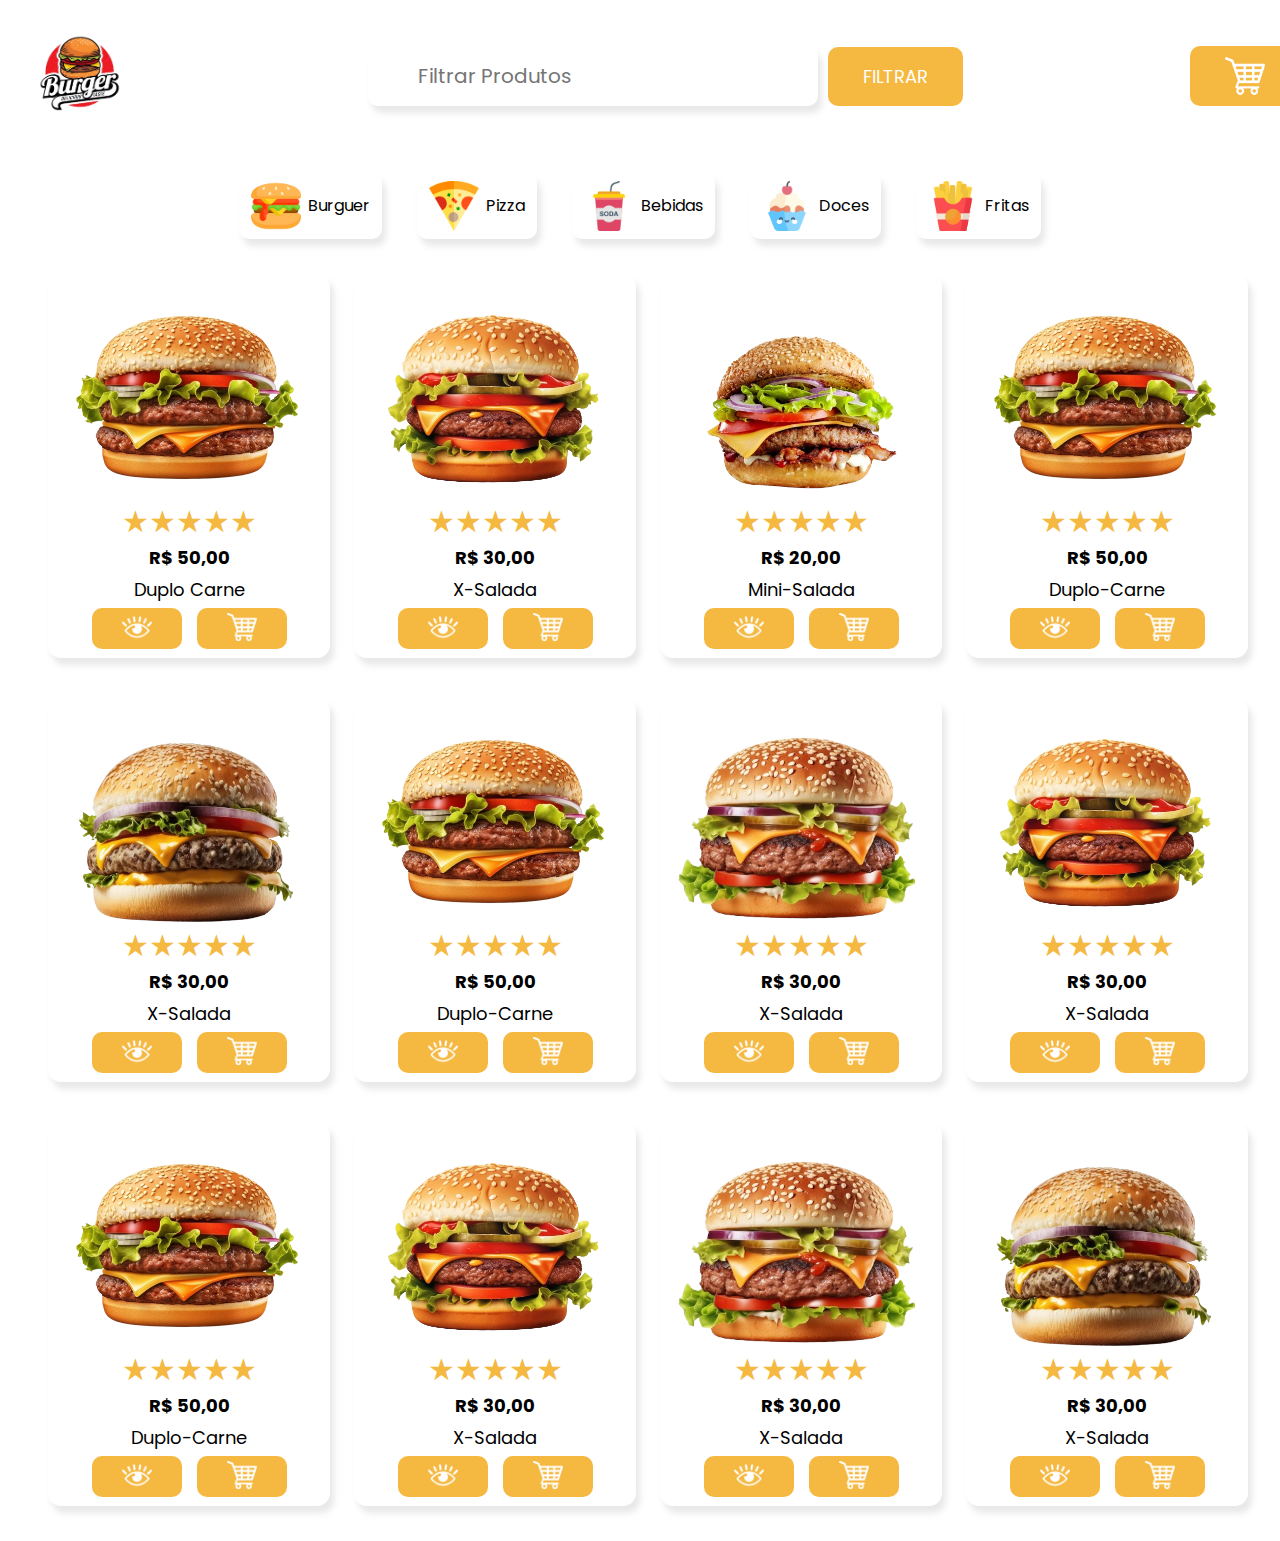
==== index.html @ 390f7c0b "arquivos adicionados" ====
<!DOCTYPE html>
<html lang="pt - BR">
  <head>
    <meta charset="UTF-8" />
    <meta name="viewport" content="width=device-width, initial-scale=1.0" />
    <link rel="stylesheet" href="./style/style.css" />
    <title>Cardapio online</title>
  </head>
  <body>

    <header class="header">
      <img src="logos/logo.png" alt="logo" class="img-logo" />
      <div class="conteiner-filtrar">
        <input type="text" placeholder="Filtrar Produtos" />
        <button class="btn-filtrar">Filtrar</button>
      </div>
      <button class="btn-carrinho">
        <img src="logos/carrinho-de-compras-de-design-xadrez.png" alt="carrinho" />
      </button>

      <section id="carrinho">
        <button class="btn-fechar"><img src="logos/fechar (1).png" alt=""></button>
        <span class="titulo-carrinho">Carrinho de Compras</span>
        <div id="sacola"></div>
        <div class="taxa-entrega">
          <div class="conteiner-limite">
            <span>Limite Total:</span>
            <span>$0,00</span>
          </div>
          <div class="conteiner-taxa">
              <span>Taxa de Entrega:</span>
              <span>$2,00</span>
          </div>
          <div class="conteiner-total">
              <span>Total:</span>
              <div class="conteiner-final">
                <div>R$</div>
                <div class="totall"></div>
                <div>,00</div>
              </div>
          </div>

          <button class="btn-comprar">Finalizar Compra</button>
        </div>
      </section>
    </header>

    <nav class="menu">
      <a href="index.html"
        ><img class="img1" src="logos/btnBurguer.png" alt="burguer" />Burguer</a
      >
      <a href="pizza.html"
        ><img class="img1" src="logos/pizza.png" alt="pizza" />Pizza</a
      >
      <a href="bebidas.html"
        ><img
          class="img1"
          src="logos/refrigerante.png"
          alt="bebida"
        />Bebidas</a
      >
      <a href="doces.html"
        ><img class="img1" src="logos/bolo.png" alt="bolo" />Doces</a
      >
      <a href="fritas.html"
        ><img
          class="img1"
          src="logos/batatas-fritas.png"
          alt="batata"
        />Fritas</a
      >
    </nav>

    <main class="cardapio">
      <div id="load"></div>
      <div class="cardapio-2">
        <div class="hamburguer">
          <div class="cont-burgue">
            <img class="img-burguer" src="img.hamburgue/burgue1.png" alt="burgue1" />
          </div>

          <div class="rating">
            <input value="5" name="rate" id="star5" type="radio" />
            <label title="text" for="star5"></label>
            <input value="4" name="rate" id="star4" type="radio" />
            <label title="text" for="star4"></label>
            <input value="3" name="rate" id="star3" type="radio" checked="" />
            <label title="text" for="star3"></label>
            <input value="2" name="rate" id="star2" type="radio" />
            <label title="text" for="star2"></label>
            <input value="1" name="rate" id="star1" type="radio" />
            <label title="text" for="star1"></label>
          </div>
          <p class="valor">R$ 50,00</p>
          <p>Duplo Carne</p>
          <div class="conteiner-btns">
            <button>
              <img
                class="img-geral"
                src="logos/olho-com-cilio.png"
                alt="olho"
              />
            </button>
            <button onclick="addCartDuplo('Duplo-Carne')">
              <img
                class="img-geral"
                src="logos/carrinho-de-compras-de-design-xadrez.png"
                alt=""
              />
            </button>
          </div>
        </div>

        <div class="hamburguer">
          <div class="cont-burgue">
            <img class="img-burguer" src="img.hamburgue/burgue2.png" alt="burgue2" />
          </div>
          <div class="rating">
            <input value="5" name="rate" id="star5" type="radio" />
            <label title="text" for="star5"></label>
            <input value="4" name="rate" id="star4" type="radio" />
            <label title="text" for="star4"></label>
            <input value="3" name="rate" id="star3" type="radio" checked="" />
            <label title="text" for="star3"></label>
            <input value="2" name="rate" id="star2" type="radio" />
            <label title="text" for="star2"></label>
            <input value="1" name="rate" id="star1" type="radio" />
            <label title="text" for="star1"></label>
          </div>
          <p class="valor">R$ 30,00</p>
          <p>X-Salada</p>
          <div class="conteiner-btns">
            <button>
              <img
                class="img-geral"
                src="logos/olho-com-cilio.png"
                alt="olho"
              />
            </button>
            <button onclick="addCart('X-Salada')">
              <img
                class="img-geral"
                src="logos/carrinho-de-compras-de-design-xadrez.png"
                alt=""
              />
            </button>
          </div>
        </div>

        <div class="hamburguer">
          <div class="cont-burgue">
            <img class="img-burguer" src="img.hamburgue/burgue3.png" alt="" />
          </div>
          <div class="rating">
            <input value="5" name="rate" id="star5" type="radio" />
            <label title="text" for="star5"></label>
            <input value="4" name="rate" id="star4" type="radio" />
            <label title="text" for="star4"></label>
            <input value="3" name="rate" id="star3" type="radio" checked="" />
            <label title="text" for="star3"></label>
            <input value="2" name="rate" id="star2" type="radio" />
            <label title="text" for="star2"></label>
            <input value="1" name="rate" id="star1" type="radio" />
            <label title="text" for="star1"></label>
          </div>
          <p class="valor">R$ 20,00</p>
          <p>Mini-Salada</p>
          <div class="conteiner-btns">
            <button>
              <img
                class="img-geral"
                src="logos/olho-com-cilio.png"
                alt="olho"
              />
            </button>
            <button onclick="addCartSalada('Mini-Salada')">
              <img
                class="img-geral"
                src="logos/carrinho-de-compras-de-design-xadrez.png"
                alt="carrinho"
              />
            </button>
          </div>
        </div>

        <div class="hamburguer">
          <div class="cont-burgue">
            <img class="img-burguer" src="img.hamburgue/burgue1.png" alt="burgue1" />
          </div>
          <div class="rating">
            <input value="5" name="rate" id="star5" type="radio" />
            <label title="text" for="star5"></label>
            <input value="4" name="rate" id="star4" type="radio" />
            <label title="text" for="star4"></label>
            <input value="3" name="rate" id="star3" type="radio" checked="" />
            <label title="text" for="star3"></label>
            <input value="2" name="rate" id="star2" type="radio" />
            <label title="text" for="star2"></label>
            <input value="1" name="rate" id="star1" type="radio" />
            <label title="text" for="star1"></label>
          </div>
          <p class="valor">R$ 50,00</p>
          <p>Duplo-Carne</p>
          <div class="conteiner-btns">
            <button>
              <img
                class="img-geral"
                src="logos/olho-com-cilio.png"
                alt="olho"
              />
            </button>
            <button onclick="addCartDuplo('Duplo-Carne')">
              <img
                class="img-geral"
                src="logos/carrinho-de-compras-de-design-xadrez.png"
                alt="carrinho"
              />
            </button>
          </div>
        </div>

        <div class="hamburguer">
          <div class="cont-burgue">
            <img class="img-burguer" src="img.hamburgue/burgue12.png" alt="burgue12" />
          </div>
          <div class="rating">
            <input value="5" name="rate" id="star5" type="radio" />
            <label title="text" for="star5"></label>
            <input value="4" name="rate" id="star4" type="radio" />
            <label title="text" for="star4"></label>
            <input value="3" name="rate" id="star3" type="radio" checked="" />
            <label title="text" for="star3"></label>
            <input value="2" name="rate" id="star2" type="radio" />
            <label title="text" for="star2"></label>
            <input value="1" name="rate" id="star1" type="radio" />
            <label title="text" for="star1"></label>
          </div>
          <p class="valor">R$ 30,00</p>
          <p>X-Salada</p>
          <div class="conteiner-btns">
            <button>
              <img
                class="img-geral"
                src="logos/olho-com-cilio.png"
                alt="olho"
              />
            </button>
            <button onclick="addCart('X-Salada')">
              <img
                class="img-geral"
                src="logos/carrinho-de-compras-de-design-xadrez.png"
                alt="carrinho"
              />
            </button>
          </div>
        </div>

        <div class="hamburguer">
          <div class="cont-burgue">
            <img class="img-burguer" src="img.hamburgue/burgue1.png" alt="burgue1" />
          </div>
          <div class="rating">
            <input value="5" name="rate" id="star5" type="radio" />
            <label title="text" for="star5"></label>
            <input value="4" name="rate" id="star4" type="radio" />
            <label title="text" for="star4"></label>
            <input value="3" name="rate" id="star3" type="radio" checked="" />
            <label title="text" for="star3"></label>
            <input value="2" name="rate" id="star2" type="radio" />
            <label title="text" for="star2"></label>
            <input value="1" name="rate" id="star1" type="radio" />
            <label title="text" for="star1"></label>
          </div>
          <p class="valor">R$ 50,00</p>
          <p>Duplo-Carne</p>
          <div class="conteiner-btns">
            <button>
              <img
                class="img-geral"
                src="logos/olho-com-cilio.png"
                alt="olho"
              />
            </button>
            <button onclick="addCartDuplo('Duplo-Carne')">
              <img
                class="img-geral"
                src="logos/carrinho-de-compras-de-design-xadrez.png"
                alt="carrinho"
              />
            </button>
          </div>
        </div>

        <div class="hamburguer">
          <div class="cont-burgue">
            <img class="img-burguer" src="img.hamburgue/burgue11.png" alt="burgue11" />
          </div>
          <div class="rating">
            <input value="5" name="rate" id="star5" type="radio" />
            <label title="text" for="star5"></label>
            <input value="4" name="rate" id="star4" type="radio" />
            <label title="text" for="star4"></label>
            <input value="3" name="rate" id="star3" type="radio" checked="" />
            <label title="text" for="star3"></label>
            <input value="2" name="rate" id="star2" type="radio" />
            <label title="text" for="star2"></label>
            <input value="1" name="rate" id="star1" type="radio" />
            <label title="text" for="star1"></label>
          </div>
          <p class="valor">R$ 30,00</p>
          <p>X-Salada</p>
          <div class="conteiner-btns">
            <button>
              <img
                class="img-geral"
                src="logos/olho-com-cilio.png"
                alt="olho"
              />
            </button>
            <button onclick="addCart('X-Salada')">
              <img
                class="img-geral"
                src="logos/carrinho-de-compras-de-design-xadrez.png"
                alt="carrinho"
              />
            </button>
          </div>
        </div>

        <div class="hamburguer">
          <div class="cont-burgue">
            <img class="img-burguer" src="img.hamburgue/burgue2.png" alt="burgue2" />
          </div>
          <div class="rating">
            <input value="5" name="rate" id="star5" type="radio" />
            <label title="text" for="star5"></label>
            <input value="4" name="rate" id="star4" type="radio" />
            <label title="text" for="star4"></label>
            <input value="3" name="rate" id="star3" type="radio" checked="" />
            <label title="text" for="star3"></label>
            <input value="2" name="rate" id="star2" type="radio" />
            <label title="text" for="star2"></label>
            <input value="1" name="rate" id="star1" type="radio" />
            <label title="text" for="star1"></label>
          </div>
          <p class="valor">R$ 30,00</p>
          <p>X-Salada</p>
          <div class="conteiner-btns">
            <button>
              <img
                class="img-geral"
                src="logos/olho-com-cilio.png"
                alt="olho"
              />
            </button>
            <button onclick="addCart('X-Salada')">
              <img
                class="img-geral"
                src="logos/carrinho-de-compras-de-design-xadrez.png"
                alt="carrinho"
              />
            </button>
          </div>
        </div>

        <div class="hamburguer">
          <div class="cont-burgue">
            <img class="img-burguer" src="img.hamburgue/burgue1.png" alt="burgue1" />
          </div>
          <div class="rating">
            <input value="5" name="rate" id="star5" type="radio" />
            <label title="text" for="star5"></label>
            <input value="4" name="rate" id="star4" type="radio" />
            <label title="text" for="star4"></label>
            <input value="3" name="rate" id="star3" type="radio" checked="" />
            <label title="text" for="star3"></label>
            <input value="2" name="rate" id="star2" type="radio" />
            <label title="text" for="star2"></label>
            <input value="1" name="rate" id="star1" type="radio" />
            <label title="text" for="star1"></label>
          </div>
          <p class="valor">R$ 50,00</p>
          <p>Duplo-Carne</p>
          <div class="conteiner-btns">
            <button>
              <img
                class="img-geral"
                src="logos/olho-com-cilio.png"
                alt="olho"
              />
            </button>
            <button onclick="addCartDuplo('Duplo-Carne')">
              <img
                class="img-geral"
                src="logos/carrinho-de-compras-de-design-xadrez.png"
                alt="carrinho"
              />
            </button>
          </div>
        </div>

        <div class="hamburguer">
          <div class="cont-burgue">
            <img class="img-burguer" src="img.hamburgue/burgue2.png" alt="" />
          </div>
          <div class="rating">
            <input value="5" name="rate" id="star5" type="radio" />
            <label title="text" for="star5"></label>
            <input value="4" name="rate" id="star4" type="radio" />
            <label title="text" for="star4"></label>
            <input value="3" name="rate" id="star3" type="radio" checked="" />
            <label title="text" for="star3"></label>
            <input value="2" name="rate" id="star2" type="radio" />
            <label title="text" for="star2"></label>
            <input value="1" name="rate" id="star1" type="radio" />
            <label title="text" for="star1"></label>
          </div>
          <p class="valor">R$ 30,00</p>
          <p>X-Salada</p>
          <div class="conteiner-btns">
            <button>
              <img
                class="img-geral"
                src="logos/olho-com-cilio.png"
                alt="olho"
              />
            </button>
            <button onclick="addCart('X-Salada')">
              <img
                class="img-geral"
                src="logos/carrinho-de-compras-de-design-xadrez.png"
                alt=""
              />
            </button>
          </div>
        </div>

        <div class="hamburguer">
          <div class="cont-burgue">
            <img class="img-burguer" src="img.hamburgue/burgue11.png" alt="" />
          </div>
          <div class="rating">
            <input value="5" name="rate" id="star5" type="radio" />
            <label title="text" for="star5"></label>
            <input value="4" name="rate" id="star4" type="radio" />
            <label title="text" for="star4"></label>
            <input value="3" name="rate" id="star3" type="radio" checked="" />
            <label title="text" for="star3"></label>
            <input value="2" name="rate" id="star2" type="radio" />
            <label title="text" for="star2"></label>
            <input value="1" name="rate" id="star1" type="radio" />
            <label title="text" for="star1"></label>
          </div>
          <p class="valor">R$ 30,00</p>
          <p>X-Salada</p>
          <div class="conteiner-btns">
            <button>
              <img
                class="img-geral"
                src="logos/olho-com-cilio.png"
                alt="olho"
              />
            </button>
            <button onclick="addCart('X-Salada')">
              <img
                class="img-geral"
                src="logos/carrinho-de-compras-de-design-xadrez.png"
                alt=""
              />
            </button>
          </div>
        </div>

        <div class="hamburguer">
          <div class="cont-burgue">
            <img class="img-burguer" src="img.hamburgue/burgue12.png" alt="" />
          </div>
          <div class="rating">
            <input value="5" name="rate" id="star5" type="radio" />
            <label title="text" for="star5"></label>
            <input value="4" name="rate" id="star4" type="radio" />
            <label title="text" for="star4"></label>
            <input value="3" name="rate" id="star3" type="radio" checked="" />
            <label title="text" for="star3"></label>
            <input value="2" name="rate" id="star2" type="radio" />
            <label title="text" for="star2"></label>
            <input value="1" name="rate" id="star1" type="radio" />
            <label title="text" for="star1"></label>
          </div>
          <p class="valor">R$ 30,00</p>
          <p>X-Salada</p>
          <div class="conteiner-btns">
            <button>
              <img
                class="img-geral"
                src="logos/olho-com-cilio.png"
                alt="olho"
              />
            </button>
            <button onclick="addCart('X-Salada')">
              <img
                class="img-geral"
                src="logos/carrinho-de-compras-de-design-xadrez.png"
                alt=""
              />
            </button>
          </div>
        </div>
      </div>
    </main>

    <section class="produtos-carrinho">
      <div id="DuploCarne">
        <div class="cart-food">
            <img class="imgBurgue-carrinho" src="img.hamburgue/burgue1.png" alt="">
            <div class="paragrafos-carrinho">
                <p class="nome">Duplo Carne</p>
                <p class="gramas">500g</p>
            </div>
        </div>
        <div class="conteiner-sacola">
          <div class="preco-minin">
            <span>R$</span>
            <span id="preco">50</span>
            <span>,00</span>
          </div>
            <div class="controlador">
                <button class="btn-menos"><img src="logos/operacoes-de-calculo-menos-sinal.png" alt=""></button>
                <input type="number" name="" id="number" value="0">
                <button class="btn-mais"><img src="logos/botao-de-simbolo-de-mais.png" alt=""></button>
            </div>
        </div>
</div>


<div id="X-salada">
  <div class="cart-food">
      <img class="imgBurgue-carrinho" src="img.hamburgue/burgue2.png" alt="">
      <div class="paragrafos-carrinho">
          <p class="nome">X-Salada</p>
          <p class="gramas">500g</p>
      </div>
  </div>
  <div class="conteiner-sacola">
      <div class="preco-minin">
        <span>R$</span>
        <span id="preco">30</span>
        <span>,00</span>
      </div>
      <div class="controlador">
          <button onclick="clickMenos()" class="btn-menos"><img src="logos/operacoes-de-calculo-menos-sinal.png" alt=""></button>
          <input type="number" name="" id="number" value="0">
          <button onclick="clickMais()" class="btn-mais"><img src="logos/botao-de-simbolo-de-mais.png" alt=""></button>
      </div>
  </div>
</div>


<div id="Mini-salada">
  <div class="cart-food">
      <img class="imgBurgue-carrinho" src="img.hamburgue/burgue2.png" alt="">
      <div class="paragrafos-carrinho">
          <p class="nome">Mini-Salada</p>
          <p class="gramas">500g</p>
      </div>
  </div>
  <div class="conteiner-sacola">
      <span id="preco">20,00R$</span>
      <div class="controlador">

          <button class="btn-menos"><img src="logos/operacoes-de-calculo-menos-sinal.png" alt=""></button>

          <input type="number" name="" id="number" value="0">

          <button class="btn-mais"><img src="logos/botao-de-simbolo-de-mais.png" alt=""></button>
      </div>
  </div>
</div>


<div id="pizza-bacon">
  <div class="cart-food">
      <img class="imgBurgue-carrinho" src="img.pizza/pizza1.png" alt="">
      <div class="paragrafos-carrinho">
          <p class="nome">Pizza Bacon</p>
          <p class="gramas">500g</p>
      </div>
  </div>
  <div class="conteiner-sacola">
      <span id="preco">50,00R$</span>
      <div class="controlador">
          <button class="btn-menos"><img src="logos/operacoes-de-calculo-menos-sinal.png" alt=""></button>
          <input type="number" name="" id="number" value="0">
          <button class="btn-mais"><img src="logos/botao-de-simbolo-de-mais.png" alt=""></button>
      </div>
  </div>
</div>


<div id="cerveja">
  <div class="cart-food">
      <img class="imgBurgue-carrinho" src="bebidas/bebida1.png" alt="">
      <div class="paragrafos-carrinho">
          <p class="nome">Cerveja</p>
          <p class="gramas">500ml</p>
      </div>
  </div>
  <div class="conteiner-sacola">
      <span id="preco">50,00R$</span>
      <div class="controlador">
          <button class="btn-menos"><img src="logos/operacoes-de-calculo-menos-sinal.png" alt=""></button>
          <input type="number" name="" id="number" value="0">
          <button class="btn-mais"><img src="logos/botao-de-simbolo-de-mais.png" alt=""></button>
      </div>
  </div>
</div>


<div id="drink">
  <div class="cart-food">
      <img class="imgBurgue-carrinho" src="bebidas/bebida5.png" alt="">
      <div class="paragrafos-carrinho">
          <p class="nome">Drink</p>
          <p class="gramas">500ml</p>
      </div>
  </div>
  <div class="conteiner-sacola">
      <span id="preco">50,00R$</span>
      <div class="controlador">
          <button class="btn-menos" id="btnc"><img src="logos/operacoes-de-calculo-menos-sinal.png" alt=""></button>
          <input type="number" name="" id="number" value="0">
          <button class="btn-mais"><img src="logos/botao-de-simbolo-de-mais.png" alt=""></button>
      </div>
  </div>
</div>



<div id="Refrigerante">
  <div class="cart-food">
      <img class="imgBurgue-carrinho" src="bebidas/bebida8.png" alt="">
      <div class="paragrafos-carrinho">
          <p class="nome">Refrigerante</p>
          <p class="gramas">500ml</p>
      </div>
  </div>
  <div class="conteiner-sacola">
      <span id="preco">50,00R$</span>
      <div class="controlador">
          <button class="btn-menos"><img src="logos/operacoes-de-calculo-menos-sinal.png" alt=""></button>
          <input type="number" name="" id="number" value="0">
          <button class="btn-mais"><img src="logos/botao-de-simbolo-de-mais.png" alt=""></button>
      </div>
  </div>
</div>



<div id="doce">
  <div class="cart-food">
      <img class="imgBurgue-carrinho" src="doces/doce1.png" alt="">
      <div class="paragrafos-carrinho">
          <p class="nome">Doce</p>
          <p class="gramas">500g</p>
      </div>
  </div>
  <div class="conteiner-sacola">
      <span id="preco">50,00R$</span>
      <div class="controlador">
          <button class="btn-menos"><img src="logos/operacoes-de-calculo-menos-sinal.png" alt=""></button>
          <input type="number" name="" id="number" value="0">
          <button class="btn-mais"><img src="logos/botao-de-simbolo-de-mais.png" alt=""></button>
      </div>
  </div>
</div>


<div id="doce2">
  <div class="cart-food">
      <img class="imgBurgue-carrinho" src="doces/doce2.png" alt="">
      <div class="paragrafos-carrinho">
          <p class="nome">Doce</p>
          <p class="gramas">500g</p>
      </div>
  </div>
  <div class="conteiner-sacola">
      <span id="preco">50,00R$</span>
      <div class="controlador">
          <button class="btn-menos"><img src="logos/operacoes-de-calculo-menos-sinal.png" alt=""></button>
          <input type="number" name="number" id="number" value="0">
          <button class="btn-mais"><img src="logos/botao-de-simbolo-de-mais.png" alt=""></button>
      </div>
  </div>
</div>


<div id="batata-frita">
  <div class="cart-food">
      <img class="imgBurgue-carrinho" src="fritas/fritas1.png" alt="">
      <div class="paragrafos-carrinho">
          <p class="nome">Batata Frita</p>
          <p class="gramas">500g</p>
      </div>
  </div>
  <div class="conteiner-sacola">
      <span id="preco">30,00R$</span>
      <div class="controlador">
          <button class="btn-menos"><img src="logos/operacoes-de-calculo-menos-sinal.png" alt="" ></button>
          <input type="number" name="" id="number" value="0">
          <button class="btn-mais"><img src="logos/botao-de-simbolo-de-mais.png" alt=""></button>
      </div>
  </div>
</div>


<div id="batata-frita2">
  <div class="cart-food">
      <img class="imgBurgue-carrinho" src="fritas/fritas2.png" alt="">
      <div class="paragrafos-carrinho">
          <p class="nome">Batata Frita</p>
          <p class="gramas">500g</p>
      </div>
  </div>
  <div class="conteiner-sacola">
      <span id="preco">30,00R$</span>
      <div class="controlador">
          <button class="btn-menos"><img src="logos/operacoes-de-calculo-menos-sinal.png" alt=""></button>
          <input type="number" name="" id="number" value="0">
          <button class="btn-mais"><img src="logos/botao-de-simbolo-de-mais.png" alt=""></button>
      </div>
  </div>
</div>
    </section>



    <script src="script.js"></script>
  </body>
</html>
---- style/style.css ----
@import url('https://fonts.googleapis.com/css2?family=Poppins:wght@500&display=swap');

@import url(./header.css);
@import url(./cardapio.hambug.css);
@import url(./cardpizza.css);
@import url(./bebidas.css);
@import url(./doces.css);
@import url(./carrinho.css);
@import url(./produtos.css);

body {
    margin: 0;
    padding: 0;
    box-sizing: border-box;
    font-family: Arial, Helvetica, sans-serif;
    overflow-x: hidden;
}
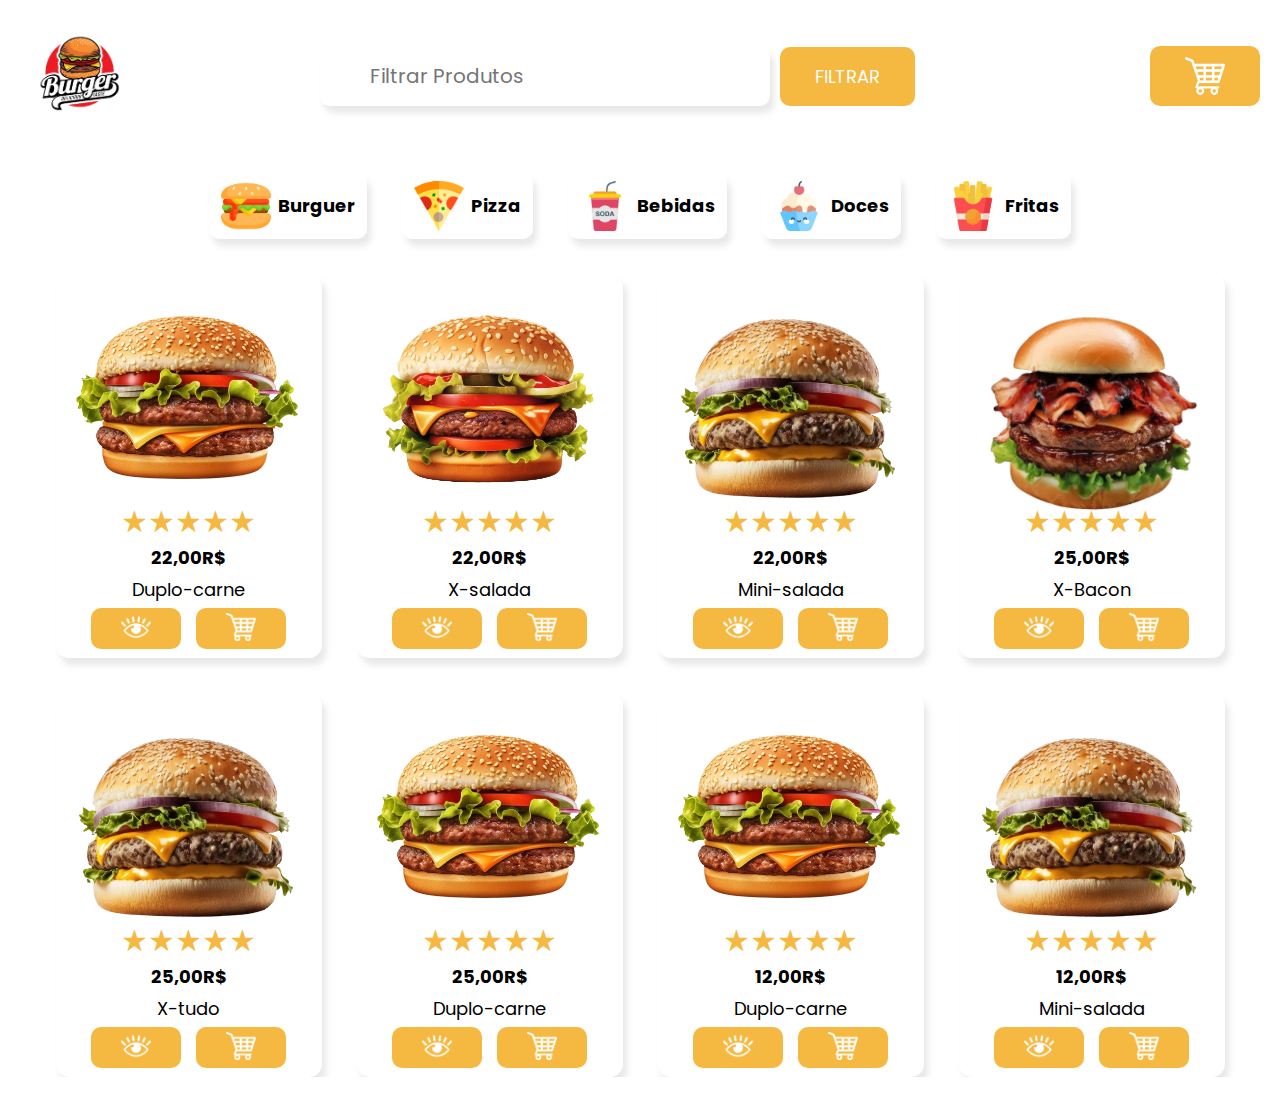
==== commit 2d00368b: "Arquivos adicionados" ====
--- a/index.html
+++ b/index.html
@@ -7,7 +7,6 @@
     <title>Cardapio online</title>
   </head>
   <body>
-
     <header class="header">
       <img src="logos/logo.png" alt="logo" class="img-logo" />
       <div class="conteiner-filtrar">
@@ -15,508 +14,76 @@
         <button class="btn-filtrar">Filtrar</button>
       </div>
       <button class="btn-carrinho">
-        <img src="logos/carrinho-de-compras-de-design-xadrez.png" alt="carrinho" />
+        <img
+          src="logos/carrinho-de-compras-de-design-xadrez.png"
+          alt="carrinho"
+        />
       </button>
 
       <section id="carrinho">
-        <button class="btn-fechar"><img src="logos/fechar (1).png" alt=""></button>
+        <button class="btn-fechar">
+          <img src="logos/fechar (1).png" alt="fechar" />
+        </button>
         <span class="titulo-carrinho">Carrinho de Compras</span>
         <div id="sacola"></div>
         <div class="taxa-entrega">
           <div class="conteiner-limite">
             <span>Limite Total:</span>
-            <span>$0,00</span>
+            <span>R$0,00</span>
           </div>
           <div class="conteiner-taxa">
-              <span>Taxa de Entrega:</span>
-              <span>$2,00</span>
+            <span>Taxa de Entrega:</span>
+            <span>R$2,00</span>
           </div>
           <div class="conteiner-total">
-              <span>Total:</span>
-              <div class="conteiner-final">
-                <div>R$</div>
-                <div class="totall"></div>
-                <div>,00</div>
-              </div>
-          </div>
-
+            <span>Total:</span>
+            <div class="conteiner-final">
+              <div class="totall" id="total"></div>
+            </div>
+          </div>
           <button class="btn-comprar">Finalizar Compra</button>
+        </div>
+      </section>
+          
         </div>
       </section>
     </header>
 
     <nav class="menu">
-      <a href="index.html"
-        ><img class="img1" src="logos/btnBurguer.png" alt="burguer" />Burguer</a
-      >
-      <a href="pizza.html"
-        ><img class="img1" src="logos/pizza.png" alt="pizza" />Pizza</a
-      >
-      <a href="bebidas.html"
-        ><img
-          class="img1"
-          src="logos/refrigerante.png"
-          alt="bebida"
-        />Bebidas</a
-      >
-      <a href="doces.html"
-        ><img class="img1" src="logos/bolo.png" alt="bolo" />Doces</a
-      >
-      <a href="fritas.html"
-        ><img
-          class="img1"
-          src="logos/batatas-fritas.png"
-          alt="batata"
-        />Fritas</a
-      >
+      <button onclick="fetchProdutos('hamburguers')">
+        <img class="img1" src="logos/btnBurguer.png" alt="burguer" />Burguer
+      </button>
+      <button onclick="fetchProdutos('pizzas')">
+        <img class="img1" src="logos/pizza.png" alt="pizza" />Pizza
+      </button>
+      <button onclick="fetchProdutos('bebidas')">
+        <img class="img1" src="logos/refrigerante.png" alt="bebida" />Bebidas
+      </button>
+      <button onclick="fetchProdutos('doces')">
+        <img class="img1" src="logos/bolo.png" alt="bolo" />Doces
+      </button>
+      <button onclick="fetchProdutos('fritas')">
+        <img class="img1" src="logos/batatas-fritas.png" alt="batata" />Fritas
+      </button>
     </nav>
 
     <main class="cardapio">
       <div id="load"></div>
-      <div class="cardapio-2">
-        <div class="hamburguer">
-          <div class="cont-burgue">
-            <img class="img-burguer" src="img.hamburgue/burgue1.png" alt="burgue1" />
-          </div>
-
-          <div class="rating">
-            <input value="5" name="rate" id="star5" type="radio" />
-            <label title="text" for="star5"></label>
-            <input value="4" name="rate" id="star4" type="radio" />
-            <label title="text" for="star4"></label>
-            <input value="3" name="rate" id="star3" type="radio" checked="" />
-            <label title="text" for="star3"></label>
-            <input value="2" name="rate" id="star2" type="radio" />
-            <label title="text" for="star2"></label>
-            <input value="1" name="rate" id="star1" type="radio" />
-            <label title="text" for="star1"></label>
-          </div>
-          <p class="valor">R$ 50,00</p>
-          <p>Duplo Carne</p>
-          <div class="conteiner-btns">
-            <button>
-              <img
-                class="img-geral"
-                src="logos/olho-com-cilio.png"
-                alt="olho"
-              />
-            </button>
-            <button onclick="addCartDuplo('Duplo-Carne')">
-              <img
-                class="img-geral"
-                src="logos/carrinho-de-compras-de-design-xadrez.png"
-                alt=""
-              />
-            </button>
-          </div>
-        </div>
-
-        <div class="hamburguer">
-          <div class="cont-burgue">
-            <img class="img-burguer" src="img.hamburgue/burgue2.png" alt="burgue2" />
-          </div>
-          <div class="rating">
-            <input value="5" name="rate" id="star5" type="radio" />
-            <label title="text" for="star5"></label>
-            <input value="4" name="rate" id="star4" type="radio" />
-            <label title="text" for="star4"></label>
-            <input value="3" name="rate" id="star3" type="radio" checked="" />
-            <label title="text" for="star3"></label>
-            <input value="2" name="rate" id="star2" type="radio" />
-            <label title="text" for="star2"></label>
-            <input value="1" name="rate" id="star1" type="radio" />
-            <label title="text" for="star1"></label>
-          </div>
-          <p class="valor">R$ 30,00</p>
-          <p>X-Salada</p>
-          <div class="conteiner-btns">
-            <button>
-              <img
-                class="img-geral"
-                src="logos/olho-com-cilio.png"
-                alt="olho"
-              />
-            </button>
-            <button onclick="addCart('X-Salada')">
-              <img
-                class="img-geral"
-                src="logos/carrinho-de-compras-de-design-xadrez.png"
-                alt=""
-              />
-            </button>
-          </div>
-        </div>
-
-        <div class="hamburguer">
-          <div class="cont-burgue">
-            <img class="img-burguer" src="img.hamburgue/burgue3.png" alt="" />
-          </div>
-          <div class="rating">
-            <input value="5" name="rate" id="star5" type="radio" />
-            <label title="text" for="star5"></label>
-            <input value="4" name="rate" id="star4" type="radio" />
-            <label title="text" for="star4"></label>
-            <input value="3" name="rate" id="star3" type="radio" checked="" />
-            <label title="text" for="star3"></label>
-            <input value="2" name="rate" id="star2" type="radio" />
-            <label title="text" for="star2"></label>
-            <input value="1" name="rate" id="star1" type="radio" />
-            <label title="text" for="star1"></label>
-          </div>
-          <p class="valor">R$ 20,00</p>
-          <p>Mini-Salada</p>
-          <div class="conteiner-btns">
-            <button>
-              <img
-                class="img-geral"
-                src="logos/olho-com-cilio.png"
-                alt="olho"
-              />
-            </button>
-            <button onclick="addCartSalada('Mini-Salada')">
-              <img
-                class="img-geral"
-                src="logos/carrinho-de-compras-de-design-xadrez.png"
-                alt="carrinho"
-              />
-            </button>
-          </div>
-        </div>
-
-        <div class="hamburguer">
-          <div class="cont-burgue">
-            <img class="img-burguer" src="img.hamburgue/burgue1.png" alt="burgue1" />
-          </div>
-          <div class="rating">
-            <input value="5" name="rate" id="star5" type="radio" />
-            <label title="text" for="star5"></label>
-            <input value="4" name="rate" id="star4" type="radio" />
-            <label title="text" for="star4"></label>
-            <input value="3" name="rate" id="star3" type="radio" checked="" />
-            <label title="text" for="star3"></label>
-            <input value="2" name="rate" id="star2" type="radio" />
-            <label title="text" for="star2"></label>
-            <input value="1" name="rate" id="star1" type="radio" />
-            <label title="text" for="star1"></label>
-          </div>
-          <p class="valor">R$ 50,00</p>
-          <p>Duplo-Carne</p>
-          <div class="conteiner-btns">
-            <button>
-              <img
-                class="img-geral"
-                src="logos/olho-com-cilio.png"
-                alt="olho"
-              />
-            </button>
-            <button onclick="addCartDuplo('Duplo-Carne')">
-              <img
-                class="img-geral"
-                src="logos/carrinho-de-compras-de-design-xadrez.png"
-                alt="carrinho"
-              />
-            </button>
-          </div>
-        </div>
-
-        <div class="hamburguer">
-          <div class="cont-burgue">
-            <img class="img-burguer" src="img.hamburgue/burgue12.png" alt="burgue12" />
-          </div>
-          <div class="rating">
-            <input value="5" name="rate" id="star5" type="radio" />
-            <label title="text" for="star5"></label>
-            <input value="4" name="rate" id="star4" type="radio" />
-            <label title="text" for="star4"></label>
-            <input value="3" name="rate" id="star3" type="radio" checked="" />
-            <label title="text" for="star3"></label>
-            <input value="2" name="rate" id="star2" type="radio" />
-            <label title="text" for="star2"></label>
-            <input value="1" name="rate" id="star1" type="radio" />
-            <label title="text" for="star1"></label>
-          </div>
-          <p class="valor">R$ 30,00</p>
-          <p>X-Salada</p>
-          <div class="conteiner-btns">
-            <button>
-              <img
-                class="img-geral"
-                src="logos/olho-com-cilio.png"
-                alt="olho"
-              />
-            </button>
-            <button onclick="addCart('X-Salada')">
-              <img
-                class="img-geral"
-                src="logos/carrinho-de-compras-de-design-xadrez.png"
-                alt="carrinho"
-              />
-            </button>
-          </div>
-        </div>
-
-        <div class="hamburguer">
-          <div class="cont-burgue">
-            <img class="img-burguer" src="img.hamburgue/burgue1.png" alt="burgue1" />
-          </div>
-          <div class="rating">
-            <input value="5" name="rate" id="star5" type="radio" />
-            <label title="text" for="star5"></label>
-            <input value="4" name="rate" id="star4" type="radio" />
-            <label title="text" for="star4"></label>
-            <input value="3" name="rate" id="star3" type="radio" checked="" />
-            <label title="text" for="star3"></label>
-            <input value="2" name="rate" id="star2" type="radio" />
-            <label title="text" for="star2"></label>
-            <input value="1" name="rate" id="star1" type="radio" />
-            <label title="text" for="star1"></label>
-          </div>
-          <p class="valor">R$ 50,00</p>
-          <p>Duplo-Carne</p>
-          <div class="conteiner-btns">
-            <button>
-              <img
-                class="img-geral"
-                src="logos/olho-com-cilio.png"
-                alt="olho"
-              />
-            </button>
-            <button onclick="addCartDuplo('Duplo-Carne')">
-              <img
-                class="img-geral"
-                src="logos/carrinho-de-compras-de-design-xadrez.png"
-                alt="carrinho"
-              />
-            </button>
-          </div>
-        </div>
-
-        <div class="hamburguer">
-          <div class="cont-burgue">
-            <img class="img-burguer" src="img.hamburgue/burgue11.png" alt="burgue11" />
-          </div>
-          <div class="rating">
-            <input value="5" name="rate" id="star5" type="radio" />
-            <label title="text" for="star5"></label>
-            <input value="4" name="rate" id="star4" type="radio" />
-            <label title="text" for="star4"></label>
-            <input value="3" name="rate" id="star3" type="radio" checked="" />
-            <label title="text" for="star3"></label>
-            <input value="2" name="rate" id="star2" type="radio" />
-            <label title="text" for="star2"></label>
-            <input value="1" name="rate" id="star1" type="radio" />
-            <label title="text" for="star1"></label>
-          </div>
-          <p class="valor">R$ 30,00</p>
-          <p>X-Salada</p>
-          <div class="conteiner-btns">
-            <button>
-              <img
-                class="img-geral"
-                src="logos/olho-com-cilio.png"
-                alt="olho"
-              />
-            </button>
-            <button onclick="addCart('X-Salada')">
-              <img
-                class="img-geral"
-                src="logos/carrinho-de-compras-de-design-xadrez.png"
-                alt="carrinho"
-              />
-            </button>
-          </div>
-        </div>
-
-        <div class="hamburguer">
-          <div class="cont-burgue">
-            <img class="img-burguer" src="img.hamburgue/burgue2.png" alt="burgue2" />
-          </div>
-          <div class="rating">
-            <input value="5" name="rate" id="star5" type="radio" />
-            <label title="text" for="star5"></label>
-            <input value="4" name="rate" id="star4" type="radio" />
-            <label title="text" for="star4"></label>
-            <input value="3" name="rate" id="star3" type="radio" checked="" />
-            <label title="text" for="star3"></label>
-            <input value="2" name="rate" id="star2" type="radio" />
-            <label title="text" for="star2"></label>
-            <input value="1" name="rate" id="star1" type="radio" />
-            <label title="text" for="star1"></label>
-          </div>
-          <p class="valor">R$ 30,00</p>
-          <p>X-Salada</p>
-          <div class="conteiner-btns">
-            <button>
-              <img
-                class="img-geral"
-                src="logos/olho-com-cilio.png"
-                alt="olho"
-              />
-            </button>
-            <button onclick="addCart('X-Salada')">
-              <img
-                class="img-geral"
-                src="logos/carrinho-de-compras-de-design-xadrez.png"
-                alt="carrinho"
-              />
-            </button>
-          </div>
-        </div>
-
-        <div class="hamburguer">
-          <div class="cont-burgue">
-            <img class="img-burguer" src="img.hamburgue/burgue1.png" alt="burgue1" />
-          </div>
-          <div class="rating">
-            <input value="5" name="rate" id="star5" type="radio" />
-            <label title="text" for="star5"></label>
-            <input value="4" name="rate" id="star4" type="radio" />
-            <label title="text" for="star4"></label>
-            <input value="3" name="rate" id="star3" type="radio" checked="" />
-            <label title="text" for="star3"></label>
-            <input value="2" name="rate" id="star2" type="radio" />
-            <label title="text" for="star2"></label>
-            <input value="1" name="rate" id="star1" type="radio" />
-            <label title="text" for="star1"></label>
-          </div>
-          <p class="valor">R$ 50,00</p>
-          <p>Duplo-Carne</p>
-          <div class="conteiner-btns">
-            <button>
-              <img
-                class="img-geral"
-                src="logos/olho-com-cilio.png"
-                alt="olho"
-              />
-            </button>
-            <button onclick="addCartDuplo('Duplo-Carne')">
-              <img
-                class="img-geral"
-                src="logos/carrinho-de-compras-de-design-xadrez.png"
-                alt="carrinho"
-              />
-            </button>
-          </div>
-        </div>
-
-        <div class="hamburguer">
-          <div class="cont-burgue">
-            <img class="img-burguer" src="img.hamburgue/burgue2.png" alt="" />
-          </div>
-          <div class="rating">
-            <input value="5" name="rate" id="star5" type="radio" />
-            <label title="text" for="star5"></label>
-            <input value="4" name="rate" id="star4" type="radio" />
-            <label title="text" for="star4"></label>
-            <input value="3" name="rate" id="star3" type="radio" checked="" />
-            <label title="text" for="star3"></label>
-            <input value="2" name="rate" id="star2" type="radio" />
-            <label title="text" for="star2"></label>
-            <input value="1" name="rate" id="star1" type="radio" />
-            <label title="text" for="star1"></label>
-          </div>
-          <p class="valor">R$ 30,00</p>
-          <p>X-Salada</p>
-          <div class="conteiner-btns">
-            <button>
-              <img
-                class="img-geral"
-                src="logos/olho-com-cilio.png"
-                alt="olho"
-              />
-            </button>
-            <button onclick="addCart('X-Salada')">
-              <img
-                class="img-geral"
-                src="logos/carrinho-de-compras-de-design-xadrez.png"
-                alt=""
-              />
-            </button>
-          </div>
-        </div>
-
-        <div class="hamburguer">
-          <div class="cont-burgue">
-            <img class="img-burguer" src="img.hamburgue/burgue11.png" alt="" />
-          </div>
-          <div class="rating">
-            <input value="5" name="rate" id="star5" type="radio" />
-            <label title="text" for="star5"></label>
-            <input value="4" name="rate" id="star4" type="radio" />
-            <label title="text" for="star4"></label>
-            <input value="3" name="rate" id="star3" type="radio" checked="" />
-            <label title="text" for="star3"></label>
-            <input value="2" name="rate" id="star2" type="radio" />
-            <label title="text" for="star2"></label>
-            <input value="1" name="rate" id="star1" type="radio" />
-            <label title="text" for="star1"></label>
-          </div>
-          <p class="valor">R$ 30,00</p>
-          <p>X-Salada</p>
-          <div class="conteiner-btns">
-            <button>
-              <img
-                class="img-geral"
-                src="logos/olho-com-cilio.png"
-                alt="olho"
-              />
-            </button>
-            <button onclick="addCart('X-Salada')">
-              <img
-                class="img-geral"
-                src="logos/carrinho-de-compras-de-design-xadrez.png"
-                alt=""
-              />
-            </button>
-          </div>
-        </div>
-
-        <div class="hamburguer">
-          <div class="cont-burgue">
-            <img class="img-burguer" src="img.hamburgue/burgue12.png" alt="" />
-          </div>
-          <div class="rating">
-            <input value="5" name="rate" id="star5" type="radio" />
-            <label title="text" for="star5"></label>
-            <input value="4" name="rate" id="star4" type="radio" />
-            <label title="text" for="star4"></label>
-            <input value="3" name="rate" id="star3" type="radio" checked="" />
-            <label title="text" for="star3"></label>
-            <input value="2" name="rate" id="star2" type="radio" />
-            <label title="text" for="star2"></label>
-            <input value="1" name="rate" id="star1" type="radio" />
-            <label title="text" for="star1"></label>
-          </div>
-          <p class="valor">R$ 30,00</p>
-          <p>X-Salada</p>
-          <div class="conteiner-btns">
-            <button>
-              <img
-                class="img-geral"
-                src="logos/olho-com-cilio.png"
-                alt="olho"
-              />
-            </button>
-            <button onclick="addCart('X-Salada')">
-              <img
-                class="img-geral"
-                src="logos/carrinho-de-compras-de-design-xadrez.png"
-                alt=""
-              />
-            </button>
-          </div>
-        </div>
-      </div>
+      <div class="cardapio-2" id="cardapio"></div>
     </main>
 
-    <section class="produtos-carrinho">
+    <section class="produtos-carrinho" id="produtosCarrinhos">
       <div id="DuploCarne">
         <div class="cart-food">
-            <img class="imgBurgue-carrinho" src="img.hamburgue/burgue1.png" alt="">
-            <div class="paragrafos-carrinho">
-                <p class="nome">Duplo Carne</p>
-                <p class="gramas">500g</p>
-            </div>
+          <img
+            class="imgBurgue-carrinho"
+            src="img.hamburgue/burgue1.png"
+            alt=""
+          />
+          <div class="paragrafos-carrinho">
+            <p class="nome">Duplo Carne</p>
+            <p class="gramas">500g</p>
+          </div>
         </div>
         <div class="conteiner-sacola">
           <div class="preco-minin">
@@ -524,215 +91,252 @@
             <span id="preco">50</span>
             <span>,00</span>
           </div>
-            <div class="controlador">
-                <button class="btn-menos"><img src="logos/operacoes-de-calculo-menos-sinal.png" alt=""></button>
-                <input type="number" name="" id="number" value="0">
-                <button class="btn-mais"><img src="logos/botao-de-simbolo-de-mais.png" alt=""></button>
-            </div>
-        </div>
-</div>
-
-
-<div id="X-salada">
-  <div class="cart-food">
-      <img class="imgBurgue-carrinho" src="img.hamburgue/burgue2.png" alt="">
-      <div class="paragrafos-carrinho">
-          <p class="nome">X-Salada</p>
-          <p class="gramas">500g</p>
-      </div>
-  </div>
-  <div class="conteiner-sacola">
-      <div class="preco-minin">
-        <span>R$</span>
-        <span id="preco">30</span>
-        <span>,00</span>
-      </div>
-      <div class="controlador">
-          <button onclick="clickMenos()" class="btn-menos"><img src="logos/operacoes-de-calculo-menos-sinal.png" alt=""></button>
-          <input type="number" name="" id="number" value="0">
-          <button onclick="clickMais()" class="btn-mais"><img src="logos/botao-de-simbolo-de-mais.png" alt=""></button>
-      </div>
-  </div>
-</div>
-
-
-<div id="Mini-salada">
-  <div class="cart-food">
-      <img class="imgBurgue-carrinho" src="img.hamburgue/burgue2.png" alt="">
-      <div class="paragrafos-carrinho">
-          <p class="nome">Mini-Salada</p>
-          <p class="gramas">500g</p>
-      </div>
-  </div>
-  <div class="conteiner-sacola">
-      <span id="preco">20,00R$</span>
-      <div class="controlador">
-
-          <button class="btn-menos"><img src="logos/operacoes-de-calculo-menos-sinal.png" alt=""></button>
-
-          <input type="number" name="" id="number" value="0">
-
-          <button class="btn-mais"><img src="logos/botao-de-simbolo-de-mais.png" alt=""></button>
-      </div>
-  </div>
-</div>
-
-
-<div id="pizza-bacon">
-  <div class="cart-food">
-      <img class="imgBurgue-carrinho" src="img.pizza/pizza1.png" alt="">
-      <div class="paragrafos-carrinho">
-          <p class="nome">Pizza Bacon</p>
-          <p class="gramas">500g</p>
-      </div>
-  </div>
-  <div class="conteiner-sacola">
-      <span id="preco">50,00R$</span>
-      <div class="controlador">
-          <button class="btn-menos"><img src="logos/operacoes-de-calculo-menos-sinal.png" alt=""></button>
-          <input type="number" name="" id="number" value="0">
-          <button class="btn-mais"><img src="logos/botao-de-simbolo-de-mais.png" alt=""></button>
-      </div>
-  </div>
-</div>
-
-
-<div id="cerveja">
-  <div class="cart-food">
-      <img class="imgBurgue-carrinho" src="bebidas/bebida1.png" alt="">
-      <div class="paragrafos-carrinho">
-          <p class="nome">Cerveja</p>
-          <p class="gramas">500ml</p>
-      </div>
-  </div>
-  <div class="conteiner-sacola">
-      <span id="preco">50,00R$</span>
-      <div class="controlador">
-          <button class="btn-menos"><img src="logos/operacoes-de-calculo-menos-sinal.png" alt=""></button>
-          <input type="number" name="" id="number" value="0">
-          <button class="btn-mais"><img src="logos/botao-de-simbolo-de-mais.png" alt=""></button>
-      </div>
-  </div>
-</div>
-
-
-<div id="drink">
-  <div class="cart-food">
-      <img class="imgBurgue-carrinho" src="bebidas/bebida5.png" alt="">
-      <div class="paragrafos-carrinho">
-          <p class="nome">Drink</p>
-          <p class="gramas">500ml</p>
-      </div>
-  </div>
-  <div class="conteiner-sacola">
-      <span id="preco">50,00R$</span>
-      <div class="controlador">
-          <button class="btn-menos" id="btnc"><img src="logos/operacoes-de-calculo-menos-sinal.png" alt=""></button>
-          <input type="number" name="" id="number" value="0">
-          <button class="btn-mais"><img src="logos/botao-de-simbolo-de-mais.png" alt=""></button>
-      </div>
-  </div>
-</div>
-
-
-
-<div id="Refrigerante">
-  <div class="cart-food">
-      <img class="imgBurgue-carrinho" src="bebidas/bebida8.png" alt="">
-      <div class="paragrafos-carrinho">
-          <p class="nome">Refrigerante</p>
-          <p class="gramas">500ml</p>
-      </div>
-  </div>
-  <div class="conteiner-sacola">
-      <span id="preco">50,00R$</span>
-      <div class="controlador">
-          <button class="btn-menos"><img src="logos/operacoes-de-calculo-menos-sinal.png" alt=""></button>
-          <input type="number" name="" id="number" value="0">
-          <button class="btn-mais"><img src="logos/botao-de-simbolo-de-mais.png" alt=""></button>
-      </div>
-  </div>
-</div>
-
-
-
-<div id="doce">
-  <div class="cart-food">
-      <img class="imgBurgue-carrinho" src="doces/doce1.png" alt="">
-      <div class="paragrafos-carrinho">
-          <p class="nome">Doce</p>
-          <p class="gramas">500g</p>
-      </div>
-  </div>
-  <div class="conteiner-sacola">
-      <span id="preco">50,00R$</span>
-      <div class="controlador">
-          <button class="btn-menos"><img src="logos/operacoes-de-calculo-menos-sinal.png" alt=""></button>
-          <input type="number" name="" id="number" value="0">
-          <button class="btn-mais"><img src="logos/botao-de-simbolo-de-mais.png" alt=""></button>
-      </div>
-  </div>
-</div>
-
-
-<div id="doce2">
-  <div class="cart-food">
-      <img class="imgBurgue-carrinho" src="doces/doce2.png" alt="">
-      <div class="paragrafos-carrinho">
-          <p class="nome">Doce</p>
-          <p class="gramas">500g</p>
-      </div>
-  </div>
-  <div class="conteiner-sacola">
-      <span id="preco">50,00R$</span>
-      <div class="controlador">
-          <button class="btn-menos"><img src="logos/operacoes-de-calculo-menos-sinal.png" alt=""></button>
-          <input type="number" name="number" id="number" value="0">
-          <button class="btn-mais"><img src="logos/botao-de-simbolo-de-mais.png" alt=""></button>
-      </div>
-  </div>
-</div>
-
-
-<div id="batata-frita">
-  <div class="cart-food">
-      <img class="imgBurgue-carrinho" src="fritas/fritas1.png" alt="">
-      <div class="paragrafos-carrinho">
-          <p class="nome">Batata Frita</p>
-          <p class="gramas">500g</p>
-      </div>
-  </div>
-  <div class="conteiner-sacola">
-      <span id="preco">30,00R$</span>
-      <div class="controlador">
-          <button class="btn-menos"><img src="logos/operacoes-de-calculo-menos-sinal.png" alt="" ></button>
-          <input type="number" name="" id="number" value="0">
-          <button class="btn-mais"><img src="logos/botao-de-simbolo-de-mais.png" alt=""></button>
-      </div>
-  </div>
-</div>
-
-
-<div id="batata-frita2">
-  <div class="cart-food">
-      <img class="imgBurgue-carrinho" src="fritas/fritas2.png" alt="">
-      <div class="paragrafos-carrinho">
-          <p class="nome">Batata Frita</p>
-          <p class="gramas">500g</p>
-      </div>
-  </div>
-  <div class="conteiner-sacola">
-      <span id="preco">30,00R$</span>
-      <div class="controlador">
-          <button class="btn-menos"><img src="logos/operacoes-de-calculo-menos-sinal.png" alt=""></button>
-          <input type="number" name="" id="number" value="0">
-          <button class="btn-mais"><img src="logos/botao-de-simbolo-de-mais.png" alt=""></button>
-      </div>
-  </div>
-</div>
+          <div class="controlador">
+            <button class="btn-menos">
+              <img src="logos/operacoes-de-calculo-menos-sinal.png" alt="" />
+            </button>
+            <input type="number" name="number" id="number" value="0" />
+            <button class="btn-mais">
+              <img src="logos/botao-de-simbolo-de-mais.png" alt="" />
+            </button>
+          </div>
+        </div>
+      </div>
+
+      <div id="X-salada">
+        <div class="cart-food">
+          <img
+            class="imgBurgue-carrinho"
+            src="img.hamburgue/burgue2.png"
+            alt=""
+          />
+          <div class="paragrafos-carrinho">
+            <p class="nome">X-Salada</p>
+            <p class="gramas">500g</p>
+          </div>
+        </div>
+        <div class="conteiner-sacola">
+          <div class="preco-minin">
+            <span>R$</span>
+            <span id="preco">30</span>
+            <span>,00</span>
+          </div>
+          <div class="controlador">
+            <button onclick="clickMenos()" class="btn-menos">
+              <img src="logos/operacoes-de-calculo-menos-sinal.png" alt="menos" />
+            </button>
+            <input type="number" name="" id="number" value="0" />
+            <button onclick="clickMais()" class="btn-mais">
+              <img src="logos/botao-de-simbolo-de-mais.png" alt="mais" />
+            </button>
+          </div>
+        </div>
+      </div>
+
+      <div id="Mini-salada">
+        <div class="cart-food">
+          <img
+            class="imgBurgue-carrinho"
+            src="img.hamburgue/burgue2.png"
+            alt=""
+          />
+          <div class="paragrafos-carrinho">
+            <p class="nome">Mini-Salada</p>
+            <p class="gramas">500g</p>
+          </div>
+        </div>
+        <div class="conteiner-sacola">
+          <span id="preco">20,00R$</span>
+          <div class="controlador">
+            <button class="btn-menos">
+              <img src="logos/operacoes-de-calculo-menos-sinal.png" alt="menos" />
+            </button>
+
+            <input type="number" name="" id="number" value="0" />
+
+            <button class="btn-mais">
+              <img src="logos/botao-de-simbolo-de-mais.png" alt="mais" />
+            </button>
+          </div>
+        </div>
+      </div>
+
+      <div id="pizza-bacon">
+        <div class="cart-food">
+          <img class="imgBurgue-carrinho" src="img.pizza/pizza1.png" alt="pizza" />
+          <div class="paragrafos-carrinho">
+            <p class="nome">Pizza Bacon</p>
+            <p class="gramas">500g</p>
+          </div>
+        </div>
+        <div class="conteiner-sacola">
+          <span id="preco">50,00R$</span>
+          <div class="controlador">
+            <button class="btn-menos">
+              <img src="logos/operacoes-de-calculo-menos-sinal.png" alt="menos" />
+            </button>
+            <input type="number" name="" id="number" value="0" />
+            <button class="btn-mais">
+              <img src="logos/botao-de-simbolo-de-mais.png" alt="mais" />
+            </button>
+          </div>
+        </div>
+      </div>
+
+      <div id="cerveja">
+        <div class="cart-food">
+          <img class="imgBurgue-carrinho" src="bebidas/bebida1.png" alt="bebida" />
+          <div class="paragrafos-carrinho">
+            <p class="nome">Cerveja</p>
+            <p class="gramas">500ml</p>
+          </div>
+        </div>
+        <div class="conteiner-sacola">
+          <span id="preco">50,00R$</span>
+          <div class="controlador">
+            <button class="btn-menos">
+              <img src="logos/operacoes-de-calculo-menos-sinal.png" alt="menos" />
+            </button>
+            <input type="number" name="number" id="number" value="0" />
+            <button class="btn-mais">
+              <img src="logos/botao-de-simbolo-de-mais.png" alt="mais" />
+            </button>
+          </div>
+        </div>
+      </div>
+
+      <div id="drink">
+        <div class="cart-food">
+          <img class="imgBurgue-carrinho" src="bebidas/bebida5.png" alt="drink" />
+          <div class="paragrafos-carrinho">
+            <p class="nome">Drink</p>
+            <p class="gramas">500ml</p>
+          </div>
+        </div>
+        <div class="conteiner-sacola">
+          <span id="preco">50,00R$</span>
+          <div class="controlador">
+            <button class="btn-menos" id="btnc">
+              <img src="logos/operacoes-de-calculo-menos-sinal.png" alt="menos" />
+            </button>
+            <input type="number" name="" id="number" value="0" />
+            <button class="btn-mais">
+              <img src="logos/botao-de-simbolo-de-mais.png" alt="mais" />
+            </button>
+          </div>
+        </div>
+      </div>
+
+      <div id="Refrigerante">
+        <div class="cart-food">
+          <img class="imgBurgue-carrinho" src="bebidas/bebida8.png" alt="bebida" />
+          <div class="paragrafos-carrinho">
+            <p class="nome">Refrigerante</p>
+            <p class="gramas">500ml</p>
+          </div>
+        </div>
+        <div class="conteiner-sacola">
+          <span id="preco">50,00R$</span>
+          <div class="controlador">
+            <button class="btn-menos">
+              <img src="logos/operacoes-de-calculo-menos-sinal.png" alt="" />
+            </button>
+            <input type="number" name="" id="number" value="0" />
+            <button class="btn-mais">
+              <img src="logos/botao-de-simbolo-de-mais.png" alt="" />
+            </button>
+          </div>
+        </div>
+      </div>
+
+      <div id="doce">
+        <div class="cart-food">
+          <img class="imgBurgue-carrinho" src="doces/doce1.png" alt="doce" />
+          <div class="paragrafos-carrinho">
+            <p class="nome">Doce</p>
+            <p class="gramas">500g</p>
+          </div>
+        </div>
+        <div class="conteiner-sacola">
+          <span id="preco">50,00R$</span>
+          <div class="controlador">
+            <button class="btn-menos">
+              <img src="logos/operacoes-de-calculo-menos-sinal.png" alt="menos" />
+            </button>
+            <input type="number" name="number" id="number" value="0" />
+            <button class="btn-mais">
+              <img src="logos/botao-de-simbolo-de-mais.png" alt="mais" />
+            </button>
+          </div>
+        </div>
+      </div>
+
+      <div id="doce2">
+        <div class="cart-food">
+          <img class="imgBurgue-carrinho" src="doces/doce2.png" alt="doce" />
+          <div class="paragrafos-carrinho">
+            <p class="nome">Doce</p>
+            <p class="gramas">500g</p>
+          </div>
+        </div>
+        <div class="conteiner-sacola">
+          <span id="preco">50,00R$</span>
+          <div class="controlador">
+            <button class="btn-menos">
+              <img src="logos/operacoes-de-calculo-menos-sinal.png" alt="menos" />
+            </button>
+            <input type="number" name="number" id="number" value="0" />
+            <button class="btn-mais">
+              <img src="logos/botao-de-simbolo-de-mais.png" alt="mais" />
+            </button>
+          </div>
+        </div>
+      </div>
+
+      <div id="batata-frita">
+        <div class="cart-food">
+          <img class="imgBurgue-carrinho" src="fritas/fritas1.png" alt="fritas" />
+          <div class="paragrafos-carrinho">
+            <p class="nome">Batata Frita</p>
+            <p class="gramas">500g</p>
+          </div>
+        </div>
+        <div class="conteiner-sacola">
+          <span id="preco">30,00R$</span>
+          <div class="controlador">
+            <button class="btn-menos">
+              <img src="logos/operacoes-de-calculo-menos-sinal.png" alt="menos" />
+            </button>
+            <input type="number" name="menos" id="number" value="0" />
+            <button class="btn-mais">
+              <img src="logos/botao-de-simbolo-de-mais.png" alt="mais" />
+            </button>
+          </div>
+        </div>
+      </div>
+
+      <div id="batata-frita2">
+        <div class="cart-food">
+          <img class="imgBurgue-carrinho" src="fritas/fritas2.png" alt="fritas" />
+          <div class="paragrafos-carrinho">
+            <p class="nome">Batata Frita</p>
+            <p class="gramas">500g</p>
+          </div>
+        </div>
+        <div class="conteiner-sacola">
+          <span id="preco">30,00R$</span>
+          <div class="controlador">
+            <button class="btn-menos">
+              <img src="logos/operacoes-de-calculo-menos-sinal.png" alt="menos" />
+            </button>
+            <input type="number" name="number" id="number" value="0" />
+            <button class="btn-mais">
+              <img src="logos/botao-de-simbolo-de-mais.png" alt="mais" />
+            </button>
+          </div>
+        </div>
+      </div>
     </section>
-
-
 
     <script src="script.js"></script>
   </body>
--- a/style/style.css
+++ b/style/style.css
@@ -2,9 +2,6 @@
 
 @import url(./header.css);
 @import url(./cardapio.hambug.css);
-@import url(./cardpizza.css);
-@import url(./bebidas.css);
-@import url(./doces.css);
 @import url(./carrinho.css);
 @import url(./produtos.css);
 
